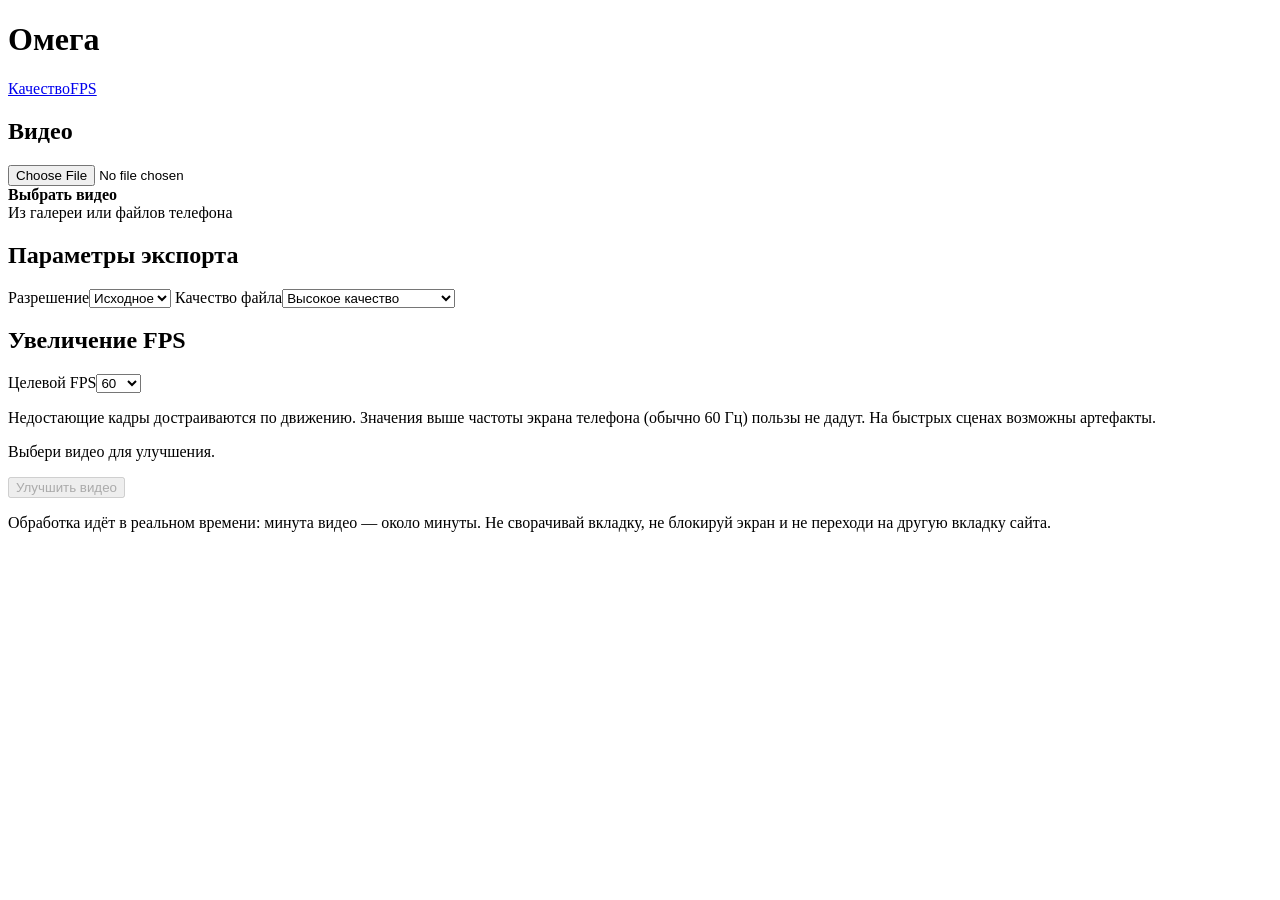
==== fps.html @ 550eea20 "Add files via upload" ====
<!DOCTYPE html>
<html lang="ru">
<head>
<meta charset="utf-8">
<meta name="viewport" content="width=device-width, initial-scale=1, viewport-fit=cover">
<title>Омега</title>
<link rel="stylesheet" href="css/style.css">
</head>
<body>
<main>
<header class="top"><h1>Омега</h1><nav class="seg" aria-label="Инструменты"><a href="index.html">Качество</a><a href="fps.html" aria-current="page">FPS</a></nav></header>

<section>
  <h2>Видео</h2>
  <div class="pick"><input id="file" type="file" accept="video/*"><div><b id="pickT">Выбрать видео</b><br><span id="pickI">Из галереи или файлов телефона</span></div></div>
</section>

<section>
  <h2>Параметры экспорта</h2>
  <div class="two">
    <label class="f">Разрешение<select id="resolution"><option selected>Исходное</option><option>720p</option><option>1080p</option><option>1440p</option><option>4K</option></select></label>
    <label class="f">Качество файла<select id="quality"><option>Максимальное качество</option><option selected>Высокое качество</option><option>Баланс</option><option>Меньший размер</option></select></label>
  </div>
  
</section>

<section>
  <h2>Увеличение FPS</h2>
  <label class="f" style="margin:0">Целевой FPS<select id="fps"><option>48</option><option selected>60</option><option>90</option><option>120</option></select></label>
  <p class="hint">Недостающие кадры достраиваются по движению. Значения выше частоты экрана телефона (обычно 60 Гц) пользы не дадут. На быстрых сценах возможны артефакты.</p>
</section>

<section class="gap">
  <canvas id="cv" hidden></canvas>
  <div class="bar"><i id="bar"></i></div>
  <p id="status" aria-live="polite">Выбери видео для улучшения.</p>
  <button id="go" disabled>Улучшить видео</button>
  <button id="cancel" class="alt" hidden>Отменить</button>
  <p class="hint" id="warn">Обработка идёт в реальном времени: минута видео — около минуты. Не сворачивай вкладку, не блокируй экран и не переходи на другую вкладку сайта.</p>
</section>

<section id="result" class="gap" hidden>
  <h2>Готово</h2>
  <video id="out" controls playsinline></video>
  <a id="dl" class="btn" href="#">Скачать видео</a>
  <button id="share" class="alt" hidden>Сохранить в галерею / поделиться</button>
</section>
</main>
<video id="src" playsinline preload="auto" style="position:absolute;width:2px;height:2px;opacity:0;pointer-events:none"></video>
<script src="js/common.js"></script>
<script src="js/fps.js"></script>
</body>
</html>
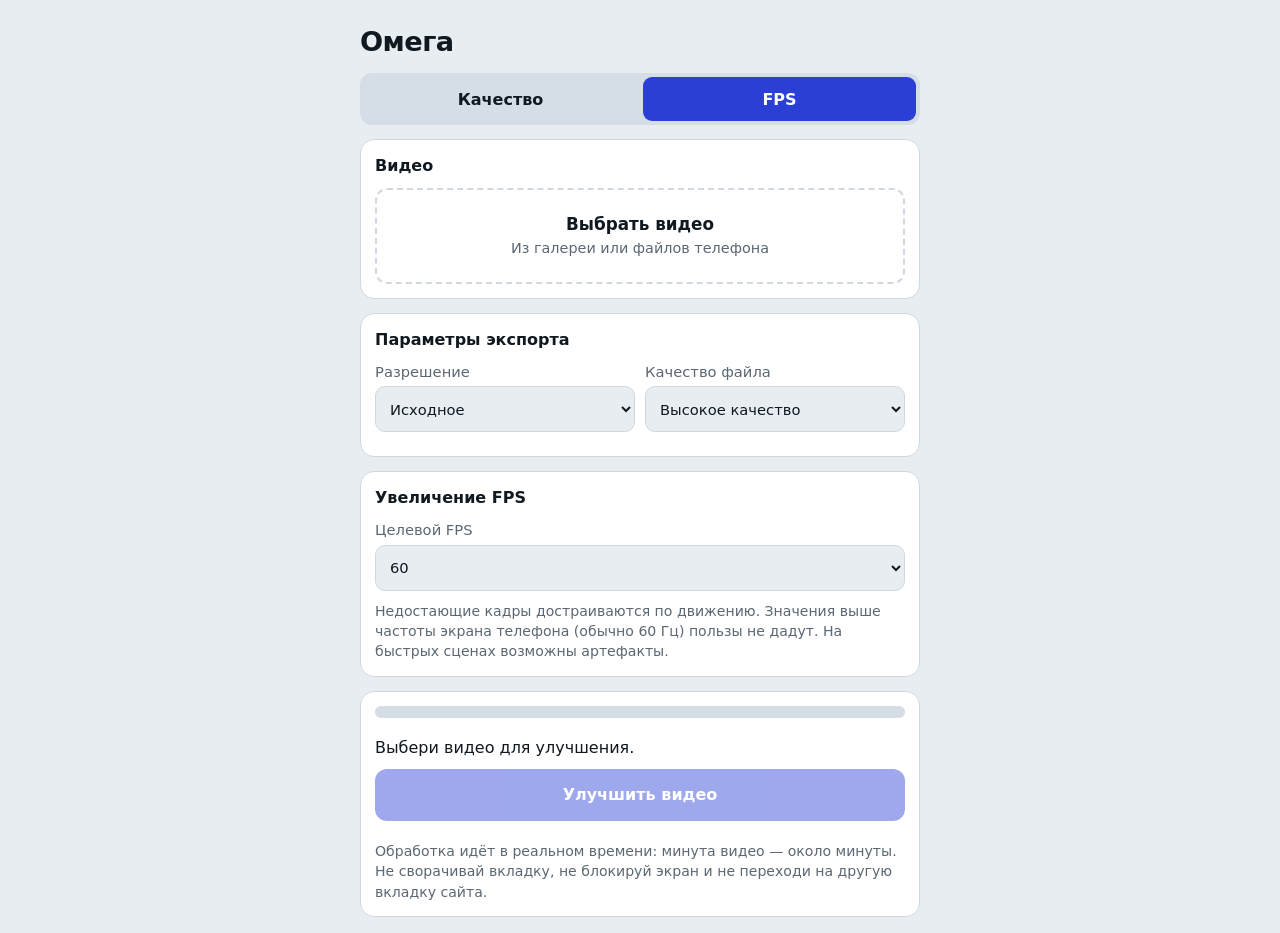
==== commit e710e70d: "Add files via upload" ====
--- a/fps.html
+++ b/fps.html
@@ -4,7 +4,7 @@
 <meta charset="utf-8">
 <meta name="viewport" content="width=device-width, initial-scale=1, viewport-fit=cover">
 <title>Омега</title>
-<link rel="stylesheet" href="css/style.css">
+<link rel="stylesheet" href="style.css">
 </head>
 <body>
 <main>
@@ -47,7 +47,7 @@
 </section>
 </main>
 <video id="src" playsinline preload="auto" style="position:absolute;width:2px;height:2px;opacity:0;pointer-events:none"></video>
-<script src="js/common.js"></script>
-<script src="js/fps.js"></script>
+<script src="common.js"></script>
+<script src="fps.js"></script>
 </body>
 </html>
--- a/style.css
+++ b/style.css
@@ -0,0 +1,38 @@
+:root{--bg:#e8edf2;--panel:#fff;--ink:#101820;--mute:#5b6773;--line:#cfd8e1;--accent:#2b3fd6;--on:#fff;--ok:#12805c;--err:#b3261e;--track:#d5dde6;color-scheme:light}
+:root:not([data-theme=light]){}
+@media(prefers-color-scheme:dark){:root:not([data-theme=light]){--bg:#10151b;--panel:#1a222b;--ink:#e8eef4;--mute:#93a1af;--line:#2c3844;--accent:#7d8dff;--on:#0b1020;--ok:#4cc79b;--err:#ff8a80;--track:#2c3844;color-scheme:dark}}
+:root[data-theme=dark]{--bg:#10151b;--panel:#1a222b;--ink:#e8eef4;--mute:#93a1af;--line:#2c3844;--accent:#7d8dff;--on:#0b1020;--ok:#4cc79b;--err:#ff8a80;--track:#2c3844;color-scheme:dark}
+*{box-sizing:border-box}
+:root{padding-top:env(safe-area-inset-top,0px);padding-bottom:env(safe-area-inset-bottom,0px)}
+body{margin:0;background:var(--bg);color:var(--ink);font:16px/1.45 system-ui,-apple-system,"Segoe UI",Roboto,sans-serif;padding:16px}
+main{max-width:560px;margin:0 auto;display:grid;gap:14px}
+h1{margin:6px 0 0;font-size:1.7rem;letter-spacing:-.02em}
+h2{margin:0 0 10px;font-size:1rem}
+.sub,.hint{margin:0;color:var(--mute)}.hint{font-size:.88rem;margin-top:10px}
+section{background:var(--panel);border:1px solid var(--line);border-radius:14px;padding:14px}
+label.f{display:grid;gap:4px;margin-bottom:10px;font-size:.92rem;color:var(--mute)}
+select,button{font:inherit}
+select{width:100%;min-height:46px;padding:0 10px;border:1px solid var(--line);border-radius:10px;background:var(--bg);color:var(--ink)}
+.pick{display:grid;place-items:center;min-height:96px;border:2px dashed var(--line);border-radius:12px;text-align:center;padding:12px;cursor:pointer;position:relative}
+.pick input{position:absolute;inset:0;opacity:0;width:100%;height:100%;cursor:pointer}
+.pick b{font-size:1.05rem;word-break:break-all}.pick span{color:var(--mute);font-size:.9rem}
+.two{display:grid;gap:10px}@media(min-width:480px){.two{grid-template-columns:1fr 1fr}}
+.sl{padding:6px 0}.sl div{display:flex;justify-content:space-between;font-weight:600}
+.sl output{font-weight:400;color:var(--mute)}
+input[type=range]{width:100%;height:36px;accent-color:var(--accent)}
+.chk{display:flex;gap:10px;margin-top:8px}.chk input{width:22px;height:22px;margin-top:2px;accent-color:var(--accent)}
+.bar{height:12px;border-radius:99px;background:var(--track);overflow:hidden}
+.bar i{display:block;height:100%;width:0;background:var(--accent);transition:width .3s}
+#status{margin:8px 0 0;min-height:1.4em}#status.err{color:var(--err)}
+button,a.btn{display:grid;place-items:center;min-height:52px;width:100%;border:0;border-radius:12px;font-weight:700;cursor:pointer;background:var(--accent);color:var(--on);text-decoration:none}
+button.alt{background:transparent;color:var(--ink);border:1px solid var(--line);font-weight:600}
+a.btn{background:var(--ok);color:#fff}
+button:disabled{opacity:.45}button:focus-visible,a.btn:focus-visible{outline:3px solid var(--ink);outline-offset:2px}
+video{width:100%;border-radius:10px;background:#000;max-height:50vh}
+.gap{display:grid;gap:10px}[hidden]{display:none!important}
+canvas{width:100%;border-radius:10px;background:#000;max-height:40vh;object-fit:contain}
+.top{display:grid;gap:12px}
+.seg{display:grid;grid-template-columns:1fr 1fr;gap:6px;background:var(--track);padding:4px;border-radius:12px}
+.seg a{display:grid;place-items:center;min-height:44px;border-radius:9px;color:var(--ink);font-weight:600;text-decoration:none}
+.seg a[aria-current=page]{background:var(--accent);color:var(--on)}
+.seg a:focus-visible{outline:3px solid var(--ink);outline-offset:2px}
